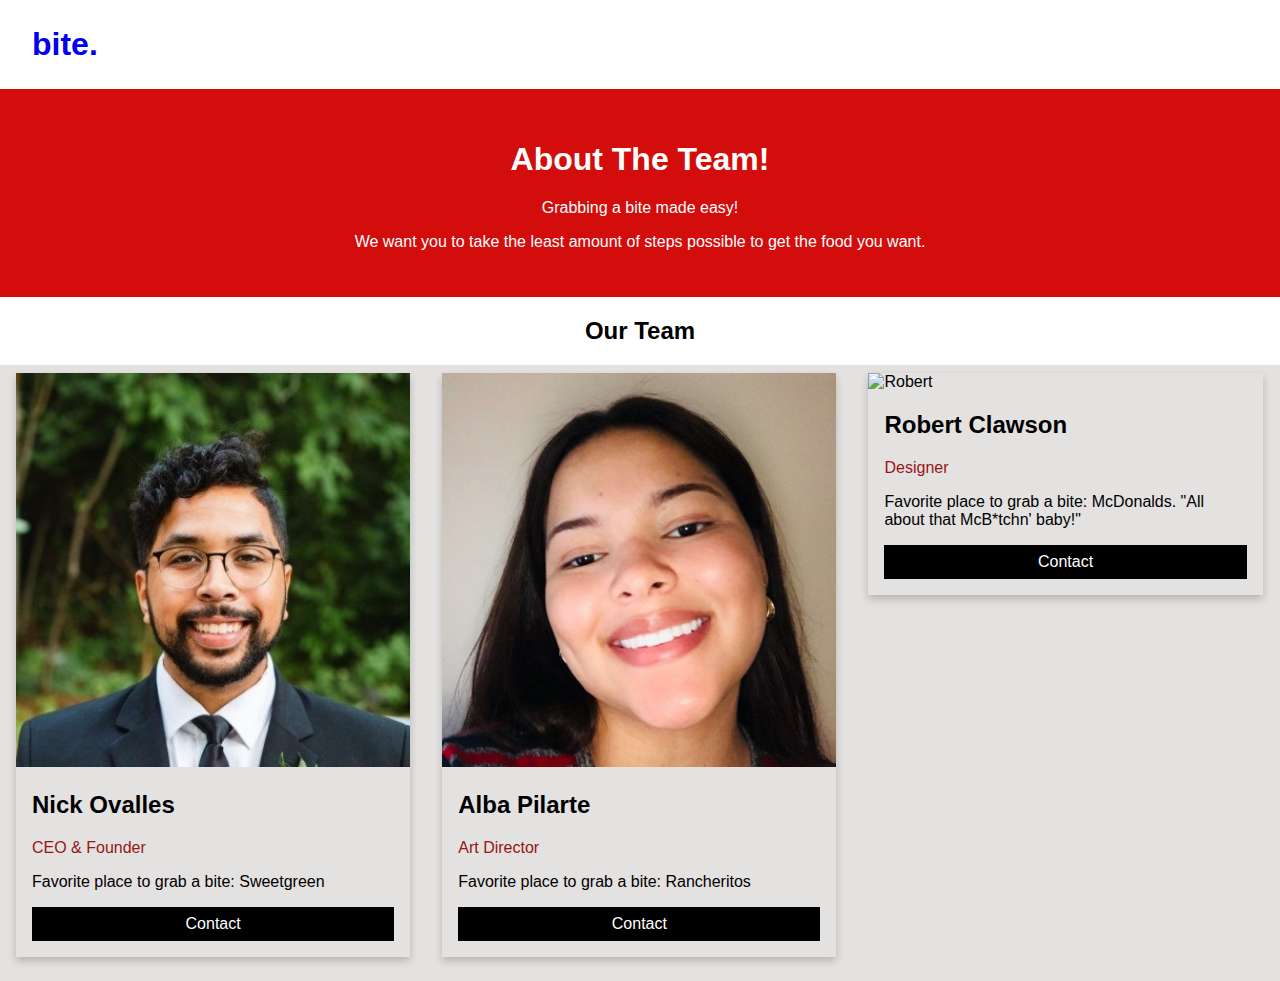
==== about.html @ 2feb2422 "Add files via upload" ====
<!DOCTYPE html>
<html lang="en">
<head>
    <meta charset="UTF-8">
    <meta name="viewport" content="width=device-width, initial-scale=1.0">
    <link rel="stylesheet" href="./assets/style/about.css">
    <title>bite.</title>
</head>
<nav class="navbar">
    <div class="container">
      <h1 style="color: red;" class="logo"><a href="./index.html">bite.</a></h1>
    </div>
</nav> 

<body>
  <div class="about-section">
    <h1>About The Team!</h1>
    <p>Grabbing a bite made easy!</p>
    <p>We want you to take the least amount of steps possible to get the food you want.</p>
  </div>

  <h2 style="text-align:center">Our Team</h2>

  <div class="row">
    <div class="column">
      <div class="card">
        <img src="./assets/images/NICK.jpg" alt="Nick" style="width:100%">
        <div class="container">
          <h2>Nick Ovalles</h2>
          <p class="title">CEO & Founder</p>
          <p> </p>
          <p>Favorite place to grab a bite: Sweetgreen</p>
          <p> <a href="https://www.linkedin.com/in/nicolas-ovalles-b672a2175/" class="button">Contact</a></p>
        </div>
      </div>
    </div>
  
    <div class="column">
      <div class="card">
        <img src="./assets/images/Alba.jpg" alt="Alba" style="width:100%">
        <div class="container">
          <h2>Alba Pilarte</h2>
          <p class="title">Art Director</p>
          <p> </p>
          <p>Favorite place to grab a bite: Rancheritos </p>
          <p> <a href="https://www.linkedin.com/in/alba-pilarte-8590471b7/" class="button">Contact</a></p>
        </div>
      </div>
    </div>
  
    <div class="column">
      <div class="card">
        <img src="./assets/images/Robert.jpg" alt="Robert" style="width:100%">
        <div class="container">
          <h2>Robert Clawson</h2>
          <p class="title">Designer</p>
          <p> </p>
          <p>Favorite place to grab a bite: McDonalds. "All about that McB*tchn' baby!" </p>
          <p> <a href="https://www.linkedin.com/in/alba-pilarte-8590471b7/" class="button">Contact</a></p>
        </div>
      </div>
    </div>
  </div>

</body>

</html>
---- assets/style/about.css ----
* {
    text-decoration: none;
}

.navbar {
    font-size: 1.2rem;
    padding-top: 0.3rem;
    padding-bottom: 0.3rem;
  }

  
  .navbar .container {
    display: grid;
    grid-template-columns: repeat(2, 1fr);
    grid-gap: 2rem; 
    color: red;
    text-decoration: none;
  }
  
  .navbar .logo {
    font-size: 2rem;
    text-decoration: none;
    color: red;
  }
  
  .navbar ul {
    justify-self: flex-end;
    display: flex;
    align-items: center;
    justify-content: center;
  }
  
  .navbar a {
    padding: 0 1rem;
  }
  
  .navbar a:hover {
    color: #555;
  }

  body {
    font-family: Arial, Helvetica, sans-serif;
    margin: 0;
  }
  
  html {
    box-sizing: border-box;
  }
  
  *, *:before, *:after {
    box-sizing: inherit;
  }
  
  .column {
    float: left;
    width: 33.3%;
    margin-bottom: 16px;
    padding: 0 8px;
  }
  
  .card {
    box-shadow: 0 4px 8px 0 rgba(0, 0, 0, 0.2);
    margin: 8px;
  }
  
  .about-section {
    padding: 30px;
    text-align: center;
    background-color:rgba(211, 12, 12);
    color: white;
  }
  
  .container {
    padding: 0 16px;
  }
  
  .container::after, .row::after {
    content: "";
    clear: both;
    display: table;
  }
  
  .title {
    color:rgba(151, 21, 21);
  }
  
  .button {
    border: none;
    outline: 0;
    display: inline-block;
    padding: 8px;
    color: white;
    background-color: #000;
    text-align: center;
    cursor: pointer;
    width: 100%;
    text-decoration: none;
  }
  
  .button:hover {
    background-color: #555;
  }

  .row {
    background-color: rgb(228, 225, 225);
  }

  
  @media screen and (max-width: 650px) {
    .column {
      width: 100%;
      display: block;
    }
  }
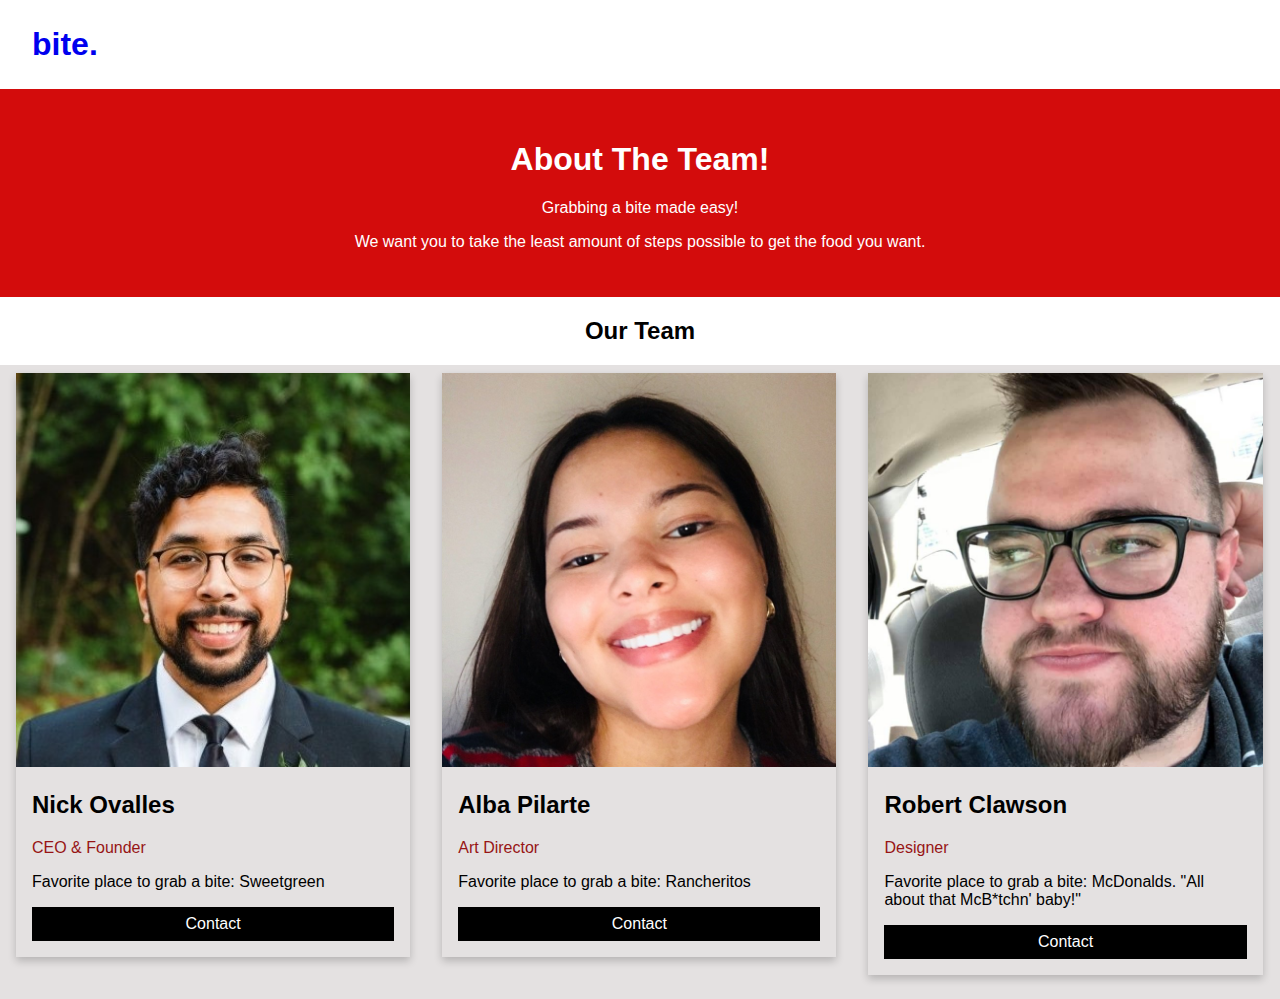
==== commit ec256919: "Update about.html" ====
--- a/about.html
+++ b/about.html
@@ -50,7 +50,7 @@
   
     <div class="column">
       <div class="card">
-        <img src="./assets/images/Robert.jpg" alt="Robert" style="width:100%">
+        <img src="./assets/images/robert.jpg" alt="Robert" style="width:100%">
         <div class="container">
           <h2>Robert Clawson</h2>
           <p class="title">Designer</p>
@@ -64,4 +64,4 @@
 
 </body>
 
-</html>+</html>
